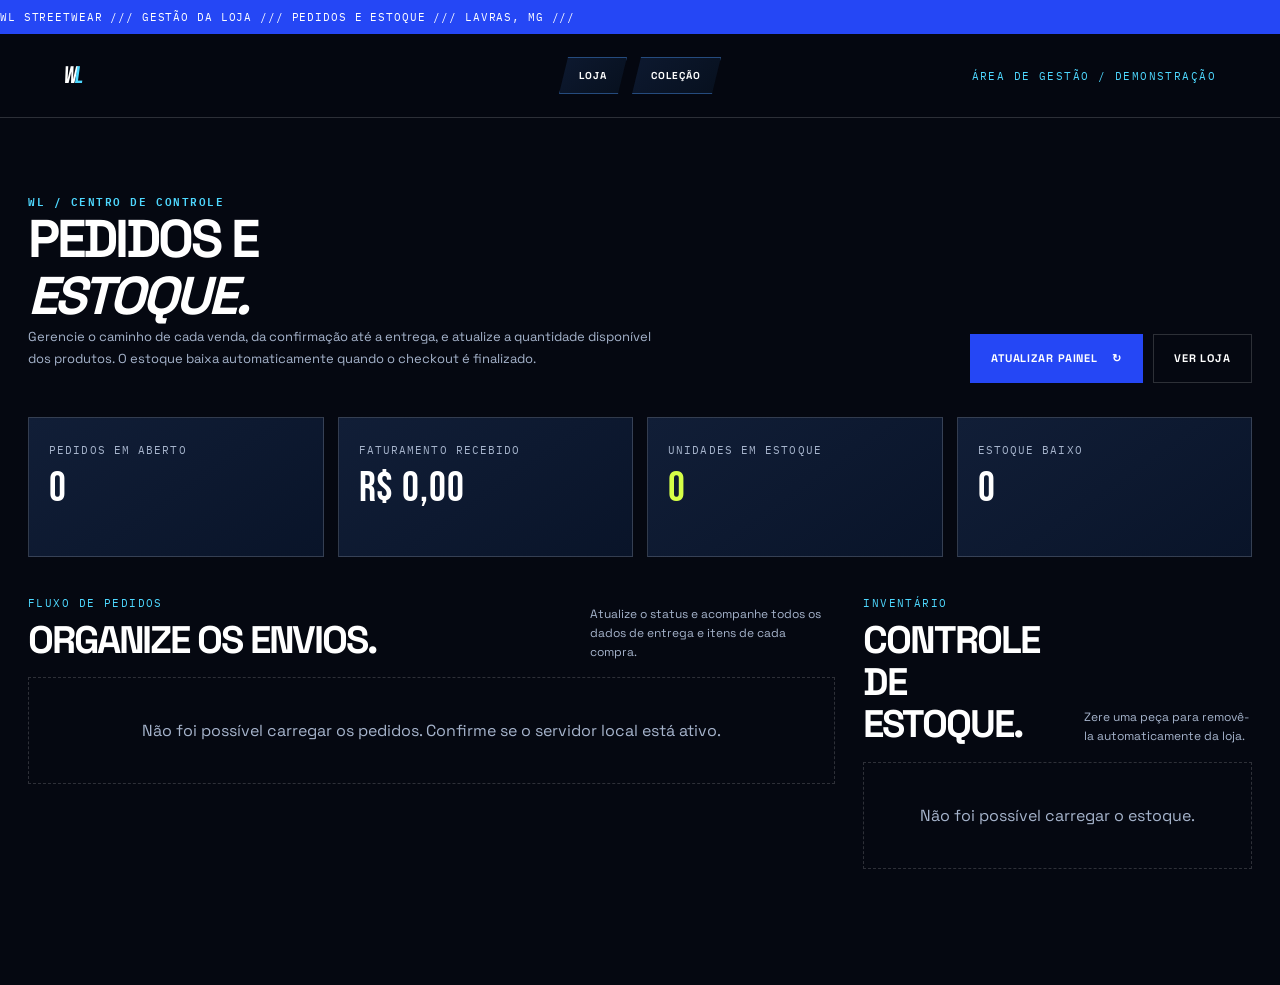
==== admin.html @ 4a14760a "Publica loja WL Streetwear" ====
<!doctype html>
<html lang="pt-BR">
<head>
  <meta charset="UTF-8">
  <meta name="viewport" content="width=device-width, initial-scale=1.0">
  <meta name="theme-color" content="#050811">
  <title>Gestão da loja — WL Streetwear</title>
  <link rel="preconnect" href="https://fonts.googleapis.com">
  <link rel="preconnect" href="https://fonts.gstatic.com" crossorigin>
  <link href="https://fonts.googleapis.com/css2?family=Bebas+Neue&family=IBM+Plex+Mono:wght@400;500;600&family=Space+Grotesk:wght@400;500;600;700&display=swap" rel="stylesheet">
  <link rel="stylesheet" href="assets/styles.css">
  <style>
    .admin-wrap{max-width:1300px;margin:0 auto;padding:72px 28px 100px}.admin-nav>.label{justify-self:end;margin-left:42px}.admin-nav .nav-links{gap:5px;border:0}.admin-nav .nav-links a{padding:11px 19px;border:1px solid #254b7e;background:linear-gradient(135deg,#0d1930,#07101e);clip-path:polygon(9px 0,100% 0,calc(100% - 9px) 100%,0 100%)}.admin-nav .nav-links a+ a{border-left:0}.admin-nav .nav-links a:hover{background:#123b76}.admin-head{display:flex;justify-content:space-between;align-items:end;gap:24px;margin-bottom:34px}.admin-head h1{margin:0}.admin-kicker{color:var(--electric);font:600 11px/1.4 var(--font-mono);text-transform:uppercase;letter-spacing:.14em}.admin-actions{display:flex;gap:10px;flex-wrap:wrap}.admin-note{color:var(--muted);font-size:13px;line-height:1.7;max-width:630px}.admin-stats{display:grid;grid-template-columns:repeat(4,1fr);gap:14px;margin-bottom:34px}.admin-stat{min-height:140px;border:1px solid var(--line);background:linear-gradient(145deg,#111e37,#091429);padding:20px}.admin-stat strong{display:block;font:42px/1 var(--font-display);color:white;margin-top:9px;letter-spacing:.02em}.admin-stat strong.acid{color:var(--acid)}.admin-stat span{font:11px var(--font-mono);color:var(--muted);text-transform:uppercase;letter-spacing:.1em}.admin-grid{display:grid;grid-template-columns:minmax(0,1.35fr) minmax(330px,.65fr);gap:28px;align-items:start}.panel-head{display:flex;justify-content:space-between;gap:18px;align-items:end;margin-bottom:16px}.panel-head h2{margin:7px 0 0}.panel-copy{max-width:245px;margin:0;color:var(--muted);font-size:12px;line-height:1.55}.orders-list{display:grid;gap:13px}.order-card{display:grid;grid-template-columns:1fr 200px;gap:22px;border:1px solid var(--line);background:var(--surface);padding:20px}.order-main h3{margin:0 0 9px;color:white;font:25px var(--font-display);letter-spacing:.035em}.order-meta{color:var(--muted);font:11px/1.75 var(--font-mono)}.order-items{margin:13px 0 0;padding-top:12px;border-top:1px solid var(--line);color:#dce6f7;font-size:12px;line-height:1.75}.order-side{display:grid;align-content:start;justify-items:stretch;gap:10px}.order-side strong{color:var(--acid);font:26px var(--font-display);text-align:right}.status-select,.stock-input{width:100%;min-height:40px;padding:0 10px;color:white;background:#07101e;border:1px solid var(--line);font:11px var(--font-mono);text-transform:uppercase}.status-select:focus,.stock-input:focus{outline:0;border-color:var(--electric)}.status-save{width:100%;min-height:39px;padding:0 10px;background:#123d86;border:1px solid #3577d6;color:white;font:10px var(--font-mono);font-weight:700;letter-spacing:.05em;text-transform:uppercase;cursor:pointer}.status-save:hover{background:var(--blue)}.inventory-list{display:grid;gap:10px}.inventory-card{display:grid;grid-template-columns:64px 1fr;gap:12px;padding:11px;border:1px solid var(--line);background:var(--surface)}.inventory-card img{width:64px;height:74px;object-fit:cover;background:#eef2f6}.inventory-info h3{margin:0;color:white;font-size:13px;line-height:1.25}.inventory-info p{margin:5px 0 10px;color:var(--muted);font:9px var(--font-mono);text-transform:uppercase}.stock-control{display:grid;grid-template-columns:1fr auto;gap:8px}.stock-input{min-height:35px}.stock-save{min-height:35px;padding:0 9px;color:var(--electric);background:transparent;border:1px solid #24549a;font:9px var(--font-mono);cursor:pointer;text-transform:uppercase}.stock-save:hover{background:#12376e;color:white}.availability{display:flex;align-items:center;gap:7px;margin-top:9px;color:#bdcbe1;font:9px var(--font-mono);text-transform:uppercase;cursor:pointer}.availability input{accent-color:var(--electric)}.stock-low{border-color:#d5ff47}.stock-zero{opacity:.58}.admin-empty{padding:42px;border:1px dashed var(--line);color:var(--muted);text-align:center}.admin-feedback{position:fixed;right:20px;bottom:20px;z-index:30;max-width:340px;padding:14px 16px;background:#102b54;border:1px solid var(--electric);color:white;font-size:12px;box-shadow:8px 8px 0 rgba(0,0,0,.24)}
    @media(max-width:940px){.admin-stats{grid-template-columns:repeat(2,1fr)}.admin-grid{grid-template-columns:1fr}.inventory-list{grid-template-columns:repeat(2,1fr)}}
    @media(max-width:720px){.admin-wrap{padding:44px 18px 80px}.admin-head,.panel-head{display:block}.admin-actions{margin-top:18px}.admin-stats,.inventory-list{grid-template-columns:1fr}.order-card{grid-template-columns:1fr}.order-side strong{text-align:left}}
  </style>
</head>
<body>
  <div class="ticker" aria-hidden="true"><div class="ticker-track">WL STREETWEAR /// GESTÃO DA LOJA /// PEDIDOS E ESTOQUE /// LAVRAS, MG ///</div></div>
  <nav class="admin-nav"><a class="logo" href="index.html" aria-label="WL Streetwear">W<span>L</span></a><div class="nav-links"><a href="index.html">Loja</a><a href="colecao.html">Coleção</a></div><span class="label">Área de gestão / demonstração</span></nav>
  <main class="admin-wrap">
    <header class="admin-head"><div><span class="admin-kicker">WL / centro de controle</span><h1>Pedidos e<br><em>estoque.</em></h1><p class="admin-note">Gerencie o caminho de cada venda, da confirmação até a entrega, e atualize a quantidade disponível dos produtos. O estoque baixa automaticamente quando o checkout é finalizado.</p></div><div class="admin-actions"><button class="button" id="refreshDashboard" type="button">Atualizar painel <span>↻</span></button><a class="button outline" href="index.html">Ver loja</a></div></header>
    <section class="admin-stats" aria-label="Resumo da operação"><div class="admin-stat"><span>Pedidos em aberto</span><strong id="statOpen">0</strong></div><div class="admin-stat"><span>Faturamento recebido</span><strong id="statRevenue">R$ 0,00</strong></div><div class="admin-stat"><span>Unidades em estoque</span><strong class="acid" id="statStock">0</strong></div><div class="admin-stat"><span>Estoque baixo</span><strong id="statLow">0</strong></div></section>
    <div class="admin-grid"><section><div class="panel-head"><div><span class="label">Fluxo de pedidos</span><h2>Organize os envios.</h2></div><p class="panel-copy">Atualize o status e acompanhe todos os dados de entrega e itens de cada compra.</p></div><div class="orders-list" id="ordersList"><p class="admin-empty">Carregando pedidos...</p></div></section><section><div class="panel-head"><div><span class="label">Inventário</span><h2>Controle de estoque.</h2></div><p class="panel-copy">Zere uma peça para removê-la automaticamente da loja.</p></div><div class="inventory-list" id="inventoryList"><p class="admin-empty">Carregando estoque...</p></div></section></div>
  </main>
  <script>
    const money=value=>Number(value||0).toLocaleString('pt-BR',{style:'currency',currency:'BRL'});
    const statusNames={novo:'Novo pedido',pago:'Pago',separando:'Separando',enviado:'Enviado',entregue:'Entregue',cancelado:'Cancelado'};
    const escapeHTML=value=>String(value??'').replace(/[&<>'"]/g,char=>({'&':'&amp;','<':'&lt;','>':'&gt;',"'":'&#39;','"':'&quot;'}[char]));
    function feedback(message,error=false){const old=document.querySelector('.admin-feedback');if(old)old.remove();const note=document.createElement('p');note.className='admin-feedback';note.style.borderColor=error?'#ff8794':'var(--electric)';note.textContent=message;document.body.append(note);setTimeout(()=>note.remove(),3200)}
    function orderTemplate(order){const options=Object.entries(statusNames).map(([value,label])=>`<option value="${value}" ${order.status===value?'selected':''}>${label}</option>`).join('');const date=new Date(order.created_at.replace(' ','T')).toLocaleString('pt-BR');return `<article class="order-card"><div class="order-main"><h3>${escapeHTML(order.reference)} · ${escapeHTML(order.customer)}</h3><div class="order-meta">${escapeHTML(order.email)} · ${escapeHTML(order.city)} · CEP ${escapeHTML(order.zip)}<br>${escapeHTML(order.address)}<br>${date} · ${escapeHTML(order.payment)}</div><div class="order-items">${order.items.map(item=>`${item.quantity}× ${escapeHTML(item.product_name)} · tam. ${escapeHTML(item.size)} · ${money(item.unit_price)}`).join('<br>')}</div></div><div class="order-side"><strong>${money(order.total)}</strong><select class="status-select" data-order-status="${escapeHTML(order.reference)}">${options}</select><button class="status-save" type="button" data-save-status="${escapeHTML(order.reference)}">Salvar status</button></div></article>`}
    function inventoryTemplate(product){const state=product.stock===0?'stock-zero':product.stock<=3?'stock-low':'';return `<article class="inventory-card ${state}"><img src="${escapeHTML(product.image)}" alt=""><div class="inventory-info"><h3>${escapeHTML(product.name)}</h3><p>${escapeHTML(product.category)} / ${escapeHTML(product.brand)}</p><div class="stock-control"><input class="stock-input" type="number" min="0" max="9999" value="${product.stock}" data-stock="${escapeHTML(product.slug)}" aria-label="Estoque de ${escapeHTML(product.name)}"><button class="stock-save" type="button" data-save-stock="${escapeHTML(product.slug)}">Salvar</button></div><label class="availability"><input type="checkbox" data-active="${escapeHTML(product.slug)}" ${product.active?'checked':''}> disponível na loja</label></div></article>`}
    async function loadDashboard(){const ordersList=document.getElementById('ordersList');const inventoryList=document.getElementById('inventoryList');try{const response=await fetch('/api/admin/overview');if(!response.ok)throw new Error();const {orders,products}=await response.json();const open=orders.filter(order=>!['entregue','cancelado'].includes(order.status)).length;const revenue=orders.filter(order=>order.status!=='cancelado').reduce((sum,order)=>sum+order.total,0);document.getElementById('statOpen').textContent=open;document.getElementById('statRevenue').textContent=money(revenue);document.getElementById('statStock').textContent=products.reduce((sum,product)=>sum+product.stock,0);document.getElementById('statLow').textContent=products.filter(product=>product.stock<=3).length;ordersList.innerHTML=orders.length?orders.map(orderTemplate).join(''):'<p class="admin-empty">Nenhum pedido recebido ainda. O próximo checkout aparecerá aqui.</p>';inventoryList.innerHTML=products.length?products.map(inventoryTemplate).join(''):'<p class="admin-empty">Nenhum produto cadastrado.</p>'}catch(error){ordersList.innerHTML='<p class="admin-empty">Não foi possível carregar os pedidos. Confirme se o servidor local está ativo.</p>';inventoryList.innerHTML='<p class="admin-empty">Não foi possível carregar o estoque.</p>'}}
    async function saveStatus(reference){const select=document.querySelector(`[data-order-status="${CSS.escape(reference)}"]`);try{const response=await fetch(`/api/admin/orders/${encodeURIComponent(reference)}`,{method:'PATCH',headers:{'Content-Type':'application/json'},body:JSON.stringify({status:select.value})});const result=await response.json();if(!response.ok)throw new Error(result.error);feedback('Status do pedido atualizado.');loadDashboard()}catch(error){feedback(error.message||'Não foi possível atualizar o pedido.',true)}}
    async function saveStock(slug){const input=document.querySelector(`[data-stock="${CSS.escape(slug)}"]`);const active=document.querySelector(`[data-active="${CSS.escape(slug)}"]`);const stock=Number(input.value);try{const response=await fetch(`/api/admin/products/${encodeURIComponent(slug)}`,{method:'PATCH',headers:{'Content-Type':'application/json'},body:JSON.stringify({stock,active:active.checked})});const result=await response.json();if(!response.ok)throw new Error(result.error);feedback(stock===0?'Produto removido da loja por estoque zerado.':'Estoque atualizado.');loadDashboard()}catch(error){feedback(error.message||'Não foi possível atualizar o estoque.',true)}}
    document.addEventListener('click',event=>{const status=event.target.closest('[data-save-status]');if(status){saveStatus(status.dataset.saveStatus);return}const stock=event.target.closest('[data-save-stock]');if(stock)saveStock(stock.dataset.saveStock)});document.getElementById('refreshDashboard').addEventListener('click',loadDashboard);loadDashboard();
  </script>
</body>
</html>
---- assets/styles.css ----
:root {
  --black: #050811;
  --night: #0b1325;
  --blue: #2547f5;
  --electric: #4ed8ff;
  --acid: #d5ff47;
  --paper: #f4f7f0;
  --muted: #a6b4cc;
  --surface: #101d34;
  --line: rgba(255, 255, 255, .16);
  --font-display: "Bebas Neue", Impact, sans-serif;
  --font-body: "Space Grotesk", Arial, sans-serif;
  --font-mono: "IBM Plex Mono", monospace;
}

* { box-sizing: border-box; }
html { scroll-behavior: smooth; }
body { min-width: 320px; margin: 0; background: var(--black); color: var(--paper); font-family: var(--font-body); }
body.modal-open { overflow: hidden; }
button, input { font: inherit; }
a { color: inherit; }

.ticker { overflow: hidden; background: var(--blue); color: white; white-space: nowrap; font: 11px var(--font-mono); letter-spacing: .08em; padding: 10px 0; }
.ticker-track { display: inline-block; animation: ticker 22s linear infinite; }
@keyframes ticker { to { transform: translateX(-50%); } }

nav { height: 84px; padding: 0 clamp(20px, 5vw, 78px); display: grid; grid-template-columns: 1fr auto 1fr; align-items: center; border-bottom: 1px solid var(--line); background: rgba(5, 8, 17, .92); position: sticky; top: 0; z-index: 10; backdrop-filter: blur(12px); }
.logo { display: inline-flex; align-items: center; width: fit-content; color: white; font: 24px/1 var(--font-display); letter-spacing: -.08em; text-decoration: none; transform: skew(-8deg); }
.logo span { color: var(--electric); }
.logo small { margin-left: 12px; padding-left: 12px; color: #8ca7cf; border-left: 1px solid #29446f; font: 9px var(--font-mono); letter-spacing: .08em; transform: skew(8deg); }
.nav-links { display: flex; gap: 0; border: 1px solid #1d3558; }
.nav-links a, .cart-trigger, .nav-contact { color: white; font-size: 10px; text-transform: uppercase; letter-spacing: .1em; font-weight: 700; text-decoration: none; }
.nav-links a { padding: 10px 15px; border-right: 1px solid #1d3558; }
.nav-links a:last-child { border-right: 0; }
.nav-links a:hover, .nav-contact:hover { color: var(--electric); }
.collection-menu { position: relative; }
.collection-toggle { height: 100%; padding: 10px 15px; color: white; background: transparent; border: 0; border-right: 1px solid #1d3558; cursor: pointer; font: 10px var(--font-body); font-weight: 700; text-transform: uppercase; letter-spacing: .1em; }
.collection-toggle span { margin-left: 7px; color: var(--electric); font-size: 14px; transition: transform .2s ease; }
.collection-menu.is-open .collection-toggle { color: var(--electric); background: #0d2347; }
.collection-menu.is-open .collection-toggle span { transform: rotate(45deg); display: inline-block; }
.collection-dropdown { position: absolute; top: calc(100% + 10px); left: -1px; width: 185px; padding: 7px; display: grid; opacity: 0; pointer-events: none; transform: translateY(-6px); background: #081426; border: 1px solid #2a5e9f; box-shadow: 10px 10px 0 rgba(0, 0, 0, .22); transition: opacity .18s ease, transform .18s ease; }
.collection-menu.is-open .collection-dropdown { opacity: 1; pointer-events: auto; transform: translateY(0); }
.collection-dropdown a { padding: 11px 12px; border: 0; color: #dbe9ff; font: 10px var(--font-mono); text-transform: uppercase; letter-spacing: .07em; }
.collection-dropdown a:first-child { color: white; background: var(--blue); }
.collection-dropdown a:hover { color: white; background: #123b76; }
.nav-actions { justify-self: end; display: flex; align-items: center; gap: 18px; }
.nav-contact { color: #a8bcd7; }
.account-trigger { display: inline-flex; align-items: center; gap: 7px; padding: 0; color: #dceaff; background: transparent; border: 0; cursor: pointer; font: 10px var(--font-body); font-weight: 700; text-transform: uppercase; letter-spacing: .08em; }
.account-trigger:hover { color: var(--electric); }
.account-symbol { position: relative; width: 17px; height: 17px; display: inline-block; border: 1px solid currentColor; border-radius: 50%; }
.account-symbol::before { content: ""; position: absolute; top: 3px; left: 5px; width: 5px; height: 5px; border: 1px solid currentColor; border-radius: 50%; }
.account-symbol::after { content: ""; position: absolute; right: 3px; bottom: 2px; left: 3px; height: 5px; border: 1px solid currentColor; border-radius: 7px 7px 3px 3px; border-bottom: 0; }
.cart-trigger { padding: 0; background: transparent; border: 0; cursor: pointer; display: flex; align-items: center; gap: 9px; }
#cartCount { width: 21px; height: 21px; display: grid; place-items: center; border-radius: 50%; color: var(--black); background: var(--electric); font: 10px var(--font-mono); }

.label { color: var(--electric); font: 11px var(--font-mono); text-transform: uppercase; letter-spacing: .13em; }
h1, h2, h3, p { margin-top: 0; }
h1, h2 { color: white; font-family: var(--font-body); text-transform: uppercase; letter-spacing: -.055em; font-weight: 700; }
h1 { margin-bottom: 28px; font-size: clamp(32px, 4.15vw, 60px); line-height: 1.08; letter-spacing: -.055em; }
h2 { margin: 10px 0 0; font-size: clamp(26px, 3vw, 42px); line-height: 1.1; letter-spacing: -.055em; }
.button { min-height: 49px; width: fit-content; display: inline-flex; align-items: center; justify-content: center; gap: 14px; padding: 0 20px; color: white; background: var(--blue); border: 1px solid var(--blue); text-decoration: none; text-transform: uppercase; font-size: 11px; font-weight: 800; letter-spacing: .08em; cursor: pointer; transition: .2s ease; }
.button:hover { background: var(--electric); border-color: var(--electric); color: var(--black); transform: translateY(-2px); }
.button.outline { background: transparent; border-color: var(--line); }
.button.outline:hover { border-color: var(--electric); background: var(--electric); }

.hero { min-height: min(700px, calc(100vh - 116px)); display: grid; grid-template-columns: 1.02fr .98fr; overflow: hidden; position: relative; background: radial-gradient(circle at 15% 10%, #1d3e9a 0, transparent 35%), var(--night); }
.hero-copy { position: relative; z-index: 1; padding: clamp(64px, 10vw, 142px) clamp(23px, 7vw, 110px); display: flex; flex-direction: column; justify-content: center; }
.hero h1 em { color: var(--electric); font-style: normal; }
.hero p { max-width: 460px; margin: 0 0 34px; color: #d8e5f8; font-family: var(--font-body); font-size: 15px; font-weight: 700; line-height: 1.85; }
.hero-visual { position: relative; min-height: 440px; border-left: 1px solid var(--line); background: linear-gradient(135deg, rgba(7, 92, 255, .22), transparent 58%), url("/assets/images/hero-graphic-tee.png") center/cover; }
.hero-visual::after { content: "DROP 01 / 2026"; position: absolute; right: 25px; bottom: 25px; padding: 9px 11px; background: var(--paper); color: var(--black); font: 10px var(--font-mono); letter-spacing: .08em; }

.section { padding: 100px clamp(20px, 5vw, 78px); }
.section-heading { display: flex; justify-content: space-between; gap: 25px; align-items: flex-end; margin-bottom: 36px; }
.section-copy { max-width: 310px; margin: 0; color: var(--muted); font-size: 13px; line-height: 1.65; }
.product-grid { display: grid; grid-template-columns: repeat(4, 1fr); gap: 15px; }
.product { min-width: 0; }
.product-image { position: relative; display: block; aspect-ratio: .75; overflow: hidden; background: #132344; }
.product-image::after { content: "WL"; position: absolute; left: 13px; bottom: 10px; color: rgba(255,255,255,.65); font: 24px var(--font-display); letter-spacing: -.1em; mix-blend-mode: screen; }
.product-image img { width: 100%; height: 100%; object-fit: cover; display: block; filter: saturate(.75) contrast(1.12); transition: transform .4s ease, filter .3s ease; }
.product-short-high-tech .product-image img { object-fit: contain; padding: 20px; background: #edf0f4; }
.product:hover img { transform: scale(1.045); filter: saturate(1) contrast(1.1); }
.badge { position: absolute; z-index: 1; top: 10px; left: 10px; padding: 7px 8px; color: var(--black); background: var(--electric); font: 9px var(--font-mono); letter-spacing: .06em; }
.shirt-graphic, .garment-print { position: absolute; z-index: 2; display: grid; place-items: center; padding: 7px 9px; color: white; background: var(--black); border: 1px solid var(--electric); box-shadow: 4px 4px 0 var(--blue); font: 9px/.95 var(--font-display); text-align: center; text-transform: uppercase; letter-spacing: -.03em; transform: rotate(-8deg); }
.shirt-graphic { right: 12px; bottom: 24%; width: 70%; min-height: 44px; }
.garment-print { right: 9%; bottom: 22%; width: 72%; min-height: 54px; font-size: 13px; }
.shirt-graphic.is-hidden, .garment-print.is-hidden { display: none; }
.product-info { padding: 13px 0 3px; display: grid; grid-template-columns: 1fr auto; gap: 5px; }
.product-name-line { display: flex; align-items: center; gap: 8px; min-width: 0; }
.brand-pill { width: fit-content; max-width: 110px; overflow: hidden; color: var(--acid); border: 1px solid rgba(213,255,71,.35); padding: 4px 6px; font: 8px var(--font-mono); text-overflow: ellipsis; white-space: nowrap; text-transform: uppercase; }
.product-name { color: white; font-size: 13px; font-weight: 800; text-decoration: none; text-transform: uppercase; }
.product-name:hover { color: var(--electric); }
.product-description { grid-column: 1; color: var(--muted); font: 10px var(--font-mono); }
.price { grid-column: 2; grid-row: 1 / span 2; color: var(--electric); font: 12px var(--font-mono); align-self: center; }
.product-add { grid-column: 1/-1; margin-top: 8px; padding: 11px 8px; width: 100%; color: var(--paper); background: transparent; border: 1px solid var(--line); text-transform: uppercase; cursor: pointer; font: 10px var(--font-mono); letter-spacing: .06em; transition: .2s; }
.product-add:hover { background: var(--blue); border-color: var(--blue); }
.section-link { margin-top: 28px; }
.promo-section { display: grid; grid-template-columns: minmax(210px, .72fr) 1.28fr; gap: 46px; padding: 64px clamp(20px, 5vw, 78px); background: linear-gradient(110deg, #07152c, #0d3371); border-bottom: 1px solid #24589c; }
.promo-section h2 { margin: 12px 0 0; }
.promo-grid { display: grid; grid-template-columns: repeat(3, 1fr); gap: 10px; }
.promo-grid article { min-height: 148px; display: grid; align-content: start; gap: 10px; padding: 18px; background: rgba(3, 10, 24, .5); border: 1px solid rgba(120, 180, 255, .28); }
.promo-grid span { color: var(--electric); font: 10px var(--font-mono); }
.promo-grid strong { color: white; font: 14px var(--font-body); text-transform: uppercase; line-height: 1.1; }
.promo-grid p { margin: 0; color: #b4c9e8; font-size: 11px; line-height: 1.55; }
.catalog-toolbar { display: flex; justify-content: space-between; align-items: center; gap: 20px; margin: 18px 0 30px; padding: 15px 0; border-top: 1px solid var(--line); border-bottom: 1px solid var(--line); }
.catalog-filters { display: flex; flex-wrap: wrap; gap: 7px; }
.shipping-calculator { display: grid; grid-template-columns: 1fr auto; gap: 10px 16px; align-items: end; margin: 17px 0; padding: 13px; border: 1px solid var(--line); background: rgba(18, 39, 76, .42); }
.shipping-calculator .payment-title { margin: 0 0 6px; }
.shipping-copy, .shipping-result { margin: 0; color: var(--muted); font-size: 11px; line-height: 1.5; }
.shipping-result { grid-column: 1 / -1; color: #cbe0ff; }
.shipping-button { padding: 12px 14px; white-space: nowrap; }
@media (max-width: 720px) { .shipping-calculator { grid-template-columns: 1fr; } .shipping-button { width: 100%; } }
.filter-chip { padding: 9px 13px; color: #d8e2f4; background: transparent; border: 1px solid var(--line); cursor: pointer; font: 10px var(--font-mono); text-transform: uppercase; letter-spacing: .06em; }
.filter-chip:hover, .filter-chip.active { color: var(--black); background: var(--acid); border-color: var(--acid); }
.catalog-note { margin: 0; color: var(--muted); font: 10px var(--font-mono); text-align: right; }
.catalog-disclaimer { clear: both; margin: 42px 0 30px; color: #8e9db7; font-size: 11px; line-height: 1.6; }
.catalog-empty { margin: 0; color: var(--muted); font-size: 14px; }

.statement { min-height: 430px; position: relative; display: grid; place-items: center; padding: 75px 22px; overflow: hidden; text-align: center; background: radial-gradient(circle at 18% 24%, rgba(37, 126, 245, .38), transparent 32%), linear-gradient(125deg, #061630 0%, #0b3471 52%, #061b3e 100%); }
.statement::before, .statement::after { content: ""; position: absolute; }
.statement-inner { z-index: 1; max-width: 780px; }
.statement h2 { margin: 18px auto 26px; color: #f5f9ff; font-family: var(--font-display); font-size: clamp(42px, 5vw, 68px); line-height: .92; font-weight: 400; letter-spacing: .01em; text-shadow: 3px 3px 0 rgba(4, 15, 36, .38); transform: skew(-3deg); }
.statement p { max-width: 540px; margin: auto; color: #dbe9ff; font-family: var(--font-body); font-size: 15px; font-weight: 600; line-height: 1.85; }

.page-hero { padding: clamp(70px, 12vw, 150px) clamp(20px, 5vw, 78px) 74px; position: relative; overflow: hidden; background: radial-gradient(circle at 88% 8%, rgba(43, 126, 255, .42) 0, transparent 38%), linear-gradient(135deg, #07142b 0%, #0b2044 58%, #07142b 100%); border-bottom: 1px solid #224b80; }
.page-hero::after { content: "WL"; position: absolute; right: -5px; bottom: -42px; color: rgba(91, 163, 255, .08); font: clamp(130px, 22vw, 330px)/.75 var(--font-display); letter-spacing: -.1em; }
.page-hero h1 { position: relative; z-index: 1; max-width: 720px; margin: 17px 0 0; }
.page-hero p { position: relative; z-index: 1; max-width: 445px; margin: 25px 0 0; color: var(--muted); font-size: 14px; line-height: 1.7; }

.product-page { padding: clamp(35px, 6vw, 80px) clamp(20px, 5vw, 78px) 100px; display: grid; grid-template-columns: minmax(280px, 1.06fr) minmax(290px, .94fr); gap: clamp(30px, 7vw, 110px); }
.product-gallery { position: sticky; top: 104px; align-self: start; }
.product-main-image { position: relative; aspect-ratio: .82; overflow: hidden; background: #132344; }
.product-main-image img { width: 100%; height: 100%; object-fit: cover; filter: saturate(.78) contrast(1.1); }
.product-main-image::after { content: "WL STREETWEAR"; position: absolute; left: 14px; bottom: 13px; padding: 8px 9px; color: var(--paper); background: rgba(5,7,14,.75); font: 9px var(--font-mono); letter-spacing: .08em; }
.product-details { padding-top: 5px; }
.breadcrumb { display: flex; gap: 9px; margin-bottom: 25px; color: var(--muted); font: 10px var(--font-mono); text-transform: uppercase; }
.breadcrumb a { text-decoration: none; }.breadcrumb a:hover { color: var(--electric); }
.product-details h1 { margin: 13px 0 18px; font-size: clamp(39px, 5.5vw, 70px); }
.product-price { margin-bottom: 25px; color: var(--electric); font: 18px var(--font-mono); }
.product-copy { max-width: 490px; color: #c8d4e9; font-size: 14px; line-height: 1.75; }
.size-title, .spec-title { margin: 29px 0 10px; color: #c8d4e9; font: 10px var(--font-mono); text-transform: uppercase; letter-spacing: .08em; }
.sizes { display: flex; gap: 8px; }
.size-button { width: 45px; height: 42px; color: white; background: transparent; border: 1px solid var(--line); cursor: pointer; font: 11px var(--font-mono); }
.size-button:hover, .size-button.active { background: var(--blue); border-color: var(--blue); }
.add-product { width: 100%; margin-top: 25px; }
.shipping-note { margin: 14px 0 0; color: var(--muted); font-size: 10px; line-height: 1.6; }
.spec-list { margin: 0; border-top: 1px solid var(--line); }
.spec-row { display: grid; grid-template-columns: 118px 1fr; gap: 15px; padding: 13px 0; border-bottom: 1px solid var(--line); }
.spec-row dt { color: var(--electric); font: 10px var(--font-mono); text-transform: uppercase; }.spec-row dd { margin: 0; color: #d5e0f4; font-size: 12px; line-height: 1.5; }
.product-back { margin-top: 30px; color: var(--electric); font: 11px var(--font-mono); text-decoration: none; }

.contact { padding: 72px clamp(20px, 5vw, 78px); display: grid; grid-template-columns: 1fr auto; align-items: center; gap: 30px; background: linear-gradient(120deg, #0d1a32, #0b1020); }
.contact h3 { margin: 0; font: clamp(25px, 3vw, 40px)/.95 var(--font-display); letter-spacing: -.055em; text-transform: uppercase; }
.contact-details { display: flex; flex-wrap: wrap; justify-content: flex-end; gap: 16px 28px; color: #c5d5ee; font: 12px var(--font-mono); }
.contact-details a { text-decoration: none; }.contact-details a:hover { color: var(--electric); }
footer { display: flex; justify-content: space-between; gap: 25px; padding: 20px clamp(20px, 5vw, 78px); border-top: 1px solid var(--line); color: #7f8fa8; font: 10px var(--font-mono); }
footer a { color: #9dbbe7; text-decoration: none; } footer a:hover { color: var(--electric); }

.drawer, .checkout-modal { position: fixed; z-index: 30; inset: 0; visibility: hidden; pointer-events: none; transition: visibility .25s; }
.drawer.is-open, .checkout-modal.is-open { visibility: visible; pointer-events: auto; }
.backdrop { position: absolute; inset: 0; background: rgba(0, 0, 0, .65); opacity: 0; transition: opacity .25s; }
.drawer.is-open .backdrop, .checkout-modal.is-open .backdrop { opacity: 1; }
.cart-panel { position: absolute; top: 0; right: 0; width: min(420px, 100%); height: 100%; padding: 27px; display: flex; flex-direction: column; background: #0c1629; transform: translateX(100%); transition: transform .3s ease; }
.drawer.is-open .cart-panel { transform: none; }
.panel-heading { display: flex; justify-content: space-between; align-items: center; padding-bottom: 20px; border-bottom: 1px solid var(--line); }
.panel-heading h3 { margin: 0; font: 26px var(--font-display); text-transform: uppercase; letter-spacing: -.05em; }
.icon-button { width: 34px; height: 34px; color: white; background: transparent; border: 1px solid var(--line); cursor: pointer; font-size: 22px; line-height: 1; }
.cart-items { flex: 1; overflow: auto; padding: 9px 0; }
.empty-cart { color: var(--muted); padding-top: 16px; font-size: 13px; }
.cart-item { display: grid; grid-template-columns: 1fr auto; gap: 5px; padding: 15px 0; border-bottom: 1px solid var(--line); }
.cart-item-name { color: white; font-size: 12px; font-weight: 800; text-transform: uppercase; }.cart-item-quantity { color: var(--muted); font: 10px var(--font-mono); }
.cart-item-price { color: var(--electric); font: 11px var(--font-mono); }
.remove { grid-column: 1; width: fit-content; padding: 0; color: #ff8794; background: transparent; border: 0; cursor: pointer; font: 10px var(--font-mono); text-decoration: underline; }
.cart-total { display: flex; justify-content: space-between; padding: 19px 0; border-top: 1px solid var(--line); font: 13px var(--font-mono); }.cart-total strong { color: var(--electric); }
.cart-panel .button { width: 100%; }
.checkout-modal { display: grid; place-items: center; padding: 18px; overflow: auto; }
.checkout-box { position: relative; z-index: 1; width: min(570px, 100%); margin: auto; padding: 30px; color: var(--paper); background: #0c1629; transform: translateY(18px); transition: transform .25s ease; }
.checkout-modal.is-open .checkout-box { transform: none; }.checkout-box .panel-heading { margin-bottom: 22px; }
.checkout-summary { white-space: pre-line; padding: 15px; margin-bottom: 20px; background: #142443; font: 11px/1.7 var(--font-mono); }
.form-grid { display: grid; grid-template-columns: 1fr 1fr; gap: 13px; }.field { display: grid; gap: 7px; }.field.full { grid-column: 1/-1; }
.field label { color: #b9c9e2; font: 10px var(--font-mono); text-transform: uppercase; letter-spacing: .07em; }
.field input { width: 100%; height: 43px; padding: 0 11px; color: white; border: 1px solid var(--line); outline: none; background: #07101e; font-size: 13px; }.field input:focus { border-color: var(--electric); }
.payment-title { margin: 25px 0 11px; font: 11px var(--font-mono); text-transform: uppercase; color: #b9c9e2; }.payment-options { display: grid; grid-template-columns: 1fr 1fr; gap: 10px; margin-bottom: 20px; }
.payment-option { position: relative; padding: 14px; border: 1px solid var(--line); cursor: pointer; font-size: 12px; font-weight: 700; }.payment-option input { appearance: none; position: absolute; inset: 0; cursor: pointer; }.payment-option:has(input:checked) { border-color: var(--electric); background: rgba(68,167,255,.12); }
.checkout-actions { display: grid; grid-template-columns: 1fr 1fr; gap: 10px; }.checkout-actions .button { width: 100%; }.checkout-note { margin: 15px 0 0; color: var(--muted); font-size: 10px; line-height: 1.5; }
.account-modal { position: fixed; inset: 0; z-index: 31; display: none; }.account-modal.is-open { display: block; }.account-box { position: absolute; top: 50%; left: 50%; width: min(500px, calc(100vw - 32px)); padding: 34px; transform: translate(-50%, -50%); background: linear-gradient(145deg, #0d1a30, #050811 72%); border: 1px solid #2f69bb; box-shadow: 18px 18px 0 rgba(0,0,0,.34); }.account-kicker { margin: 0 0 9px; color: var(--electric); font: 10px var(--font-mono); text-transform: uppercase; letter-spacing: .12em; }.account-box h3 { margin: 0; color: white; font: 38px/.95 var(--font-display); letter-spacing: .02em; text-transform: uppercase; }.account-copy { margin: 14px 0 24px; color: #bbcae2; font-size: 13px; line-height: 1.6; }.account-tabs { display: grid; grid-template-columns: 1fr 1fr; margin-bottom: 22px; border-bottom: 1px solid var(--line); }.account-tab { padding: 12px 7px; color: #9ab0d1; background: transparent; border: 0; border-bottom: 2px solid transparent; cursor: pointer; font: 10px var(--font-mono); font-weight: 700; text-transform: uppercase; letter-spacing: .08em; }.account-tab.active { color: white; border-color: var(--electric); }.account-form { display: grid; gap: 13px; }.account-form[hidden] { display: none; }.account-form label { display: grid; gap: 7px; color: #bdcce1; font: 10px var(--font-mono); text-transform: uppercase; letter-spacing: .06em; }.account-form input { width: 100%; min-height: 46px; padding: 0 13px; color: white; background: #07101e; border: 1px solid var(--line); outline: none; }.account-form input:focus { border-color: var(--electric); }.account-message { min-height: 19px; margin: 3px 0 0; color: #ff9ca8; font-size: 11px; }.account-message.success { color: var(--acid); }.account-legal { margin: 14px 0 0; color: #8294ae; font-size: 10px; line-height: 1.5; }.account-session { padding:22px; border:1px solid #2d5e9d; background:rgba(22,63,117,.22); }.account-session strong{display:block;margin:7px 0;color:white;font-size:20px}.account-session p{margin:0 0 20px;color:#b7c8df;font-size:12px}.account-logout{padding:0;border:0;background:transparent;color:var(--electric);font:10px var(--font-mono);text-decoration:underline;cursor:pointer;text-transform:uppercase}

@media (max-width: 780px) {
  nav { grid-template-columns: 1fr auto; }.nav-links, .nav-contact { display: none; }.logo small { display: none; }.hero { grid-template-columns: 1fr; }.hero-visual { border-left: 0; border-top: 1px solid var(--line); min-height: 390px; }.hero-copy { padding-top: 75px; padding-bottom: 72px; }.promo-section { grid-template-columns: 1fr; gap: 30px; }.promo-grid { grid-template-columns: 1fr; }.section { padding-top: 70px; padding-bottom: 70px; }.section-heading { align-items: start; flex-direction: column; }.product-grid { grid-template-columns: repeat(2, 1fr); gap: 12px; }.statement { min-height: 360px; }.contact { grid-template-columns: 1fr; }.contact-details { justify-content: flex-start; }.product-page { grid-template-columns: 1fr; }.product-gallery { position: static; }.product-main-image { aspect-ratio: .95; } footer { flex-direction: column; }
}
@media (max-width: 430px) { .checkout-box { padding: 21px; }.form-grid, .checkout-actions, .payment-options { grid-template-columns: 1fr; }.field.full { grid-column: auto; }.spec-row { grid-template-columns: 96px 1fr; gap: 10px; } }
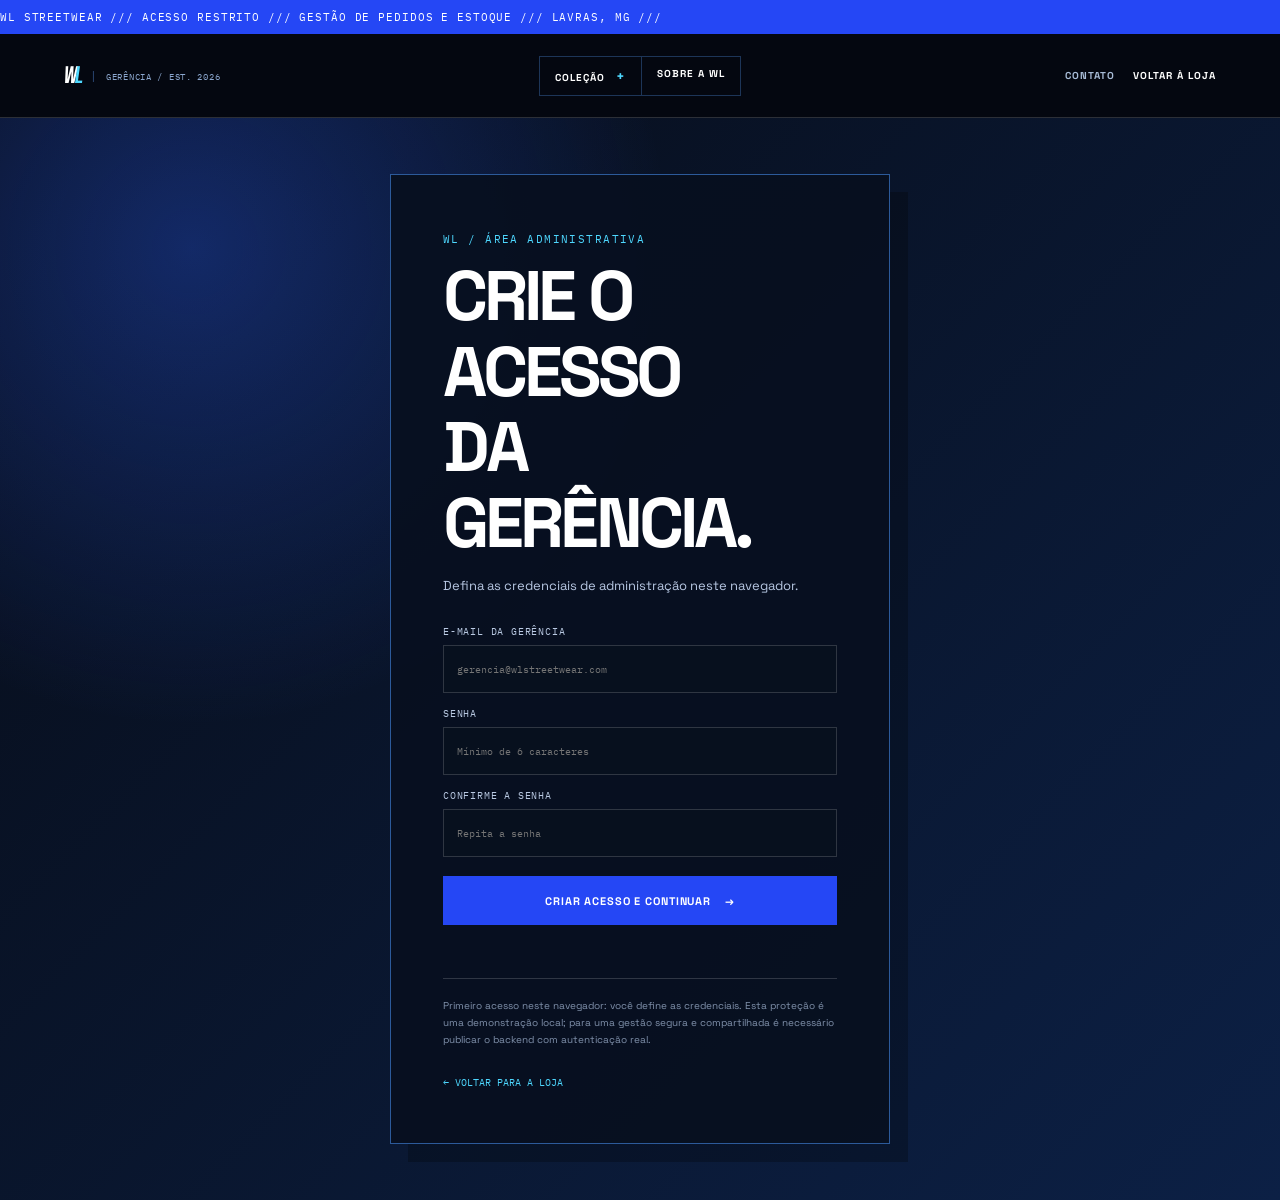
==== commit b478bd6b: "Melhora mobile e acesso da gerência" ====
--- a/admin.html
+++ b/admin.html
@@ -1,6 +1,7 @@
 <!doctype html>
 <html lang="pt-BR">
 <head>
+  <script>try{if(localStorage.getItem('wl-streetwear-manager-session')!=='active')location.replace('gerencia.html')}catch{location.replace('gerencia.html')}</script>
   <meta charset="UTF-8">
   <meta name="viewport" content="width=device-width, initial-scale=1.0">
   <meta name="theme-color" content="#050811">
@@ -8,7 +9,7 @@
   <link rel="preconnect" href="https://fonts.googleapis.com">
   <link rel="preconnect" href="https://fonts.gstatic.com" crossorigin>
   <link href="https://fonts.googleapis.com/css2?family=Bebas+Neue&family=IBM+Plex+Mono:wght@400;500;600&family=Space+Grotesk:wght@400;500;600;700&display=swap" rel="stylesheet">
-  <link rel="stylesheet" href="assets/styles.css">
+  <link rel="stylesheet" href="assets/styles.css?v=20260814a">
   <style>
     .admin-wrap{max-width:1300px;margin:0 auto;padding:72px 28px 100px}.admin-nav>.label{justify-self:end;margin-left:42px}.admin-nav .nav-links{gap:5px;border:0}.admin-nav .nav-links a{padding:11px 19px;border:1px solid #254b7e;background:linear-gradient(135deg,#0d1930,#07101e);clip-path:polygon(9px 0,100% 0,calc(100% - 9px) 100%,0 100%)}.admin-nav .nav-links a+ a{border-left:0}.admin-nav .nav-links a:hover{background:#123b76}.admin-head{display:flex;justify-content:space-between;align-items:end;gap:24px;margin-bottom:34px}.admin-head h1{margin:0}.admin-kicker{color:var(--electric);font:600 11px/1.4 var(--font-mono);text-transform:uppercase;letter-spacing:.14em}.admin-actions{display:flex;gap:10px;flex-wrap:wrap}.admin-note{color:var(--muted);font-size:13px;line-height:1.7;max-width:630px}.admin-stats{display:grid;grid-template-columns:repeat(4,1fr);gap:14px;margin-bottom:34px}.admin-stat{min-height:140px;border:1px solid var(--line);background:linear-gradient(145deg,#111e37,#091429);padding:20px}.admin-stat strong{display:block;font:42px/1 var(--font-display);color:white;margin-top:9px;letter-spacing:.02em}.admin-stat strong.acid{color:var(--acid)}.admin-stat span{font:11px var(--font-mono);color:var(--muted);text-transform:uppercase;letter-spacing:.1em}.admin-grid{display:grid;grid-template-columns:minmax(0,1.35fr) minmax(330px,.65fr);gap:28px;align-items:start}.panel-head{display:flex;justify-content:space-between;gap:18px;align-items:end;margin-bottom:16px}.panel-head h2{margin:7px 0 0}.panel-copy{max-width:245px;margin:0;color:var(--muted);font-size:12px;line-height:1.55}.orders-list{display:grid;gap:13px}.order-card{display:grid;grid-template-columns:1fr 200px;gap:22px;border:1px solid var(--line);background:var(--surface);padding:20px}.order-main h3{margin:0 0 9px;color:white;font:25px var(--font-display);letter-spacing:.035em}.order-meta{color:var(--muted);font:11px/1.75 var(--font-mono)}.order-items{margin:13px 0 0;padding-top:12px;border-top:1px solid var(--line);color:#dce6f7;font-size:12px;line-height:1.75}.order-side{display:grid;align-content:start;justify-items:stretch;gap:10px}.order-side strong{color:var(--acid);font:26px var(--font-display);text-align:right}.status-select,.stock-input{width:100%;min-height:40px;padding:0 10px;color:white;background:#07101e;border:1px solid var(--line);font:11px var(--font-mono);text-transform:uppercase}.status-select:focus,.stock-input:focus{outline:0;border-color:var(--electric)}.status-save{width:100%;min-height:39px;padding:0 10px;background:#123d86;border:1px solid #3577d6;color:white;font:10px var(--font-mono);font-weight:700;letter-spacing:.05em;text-transform:uppercase;cursor:pointer}.status-save:hover{background:var(--blue)}.inventory-list{display:grid;gap:10px}.inventory-card{display:grid;grid-template-columns:64px 1fr;gap:12px;padding:11px;border:1px solid var(--line);background:var(--surface)}.inventory-card img{width:64px;height:74px;object-fit:cover;background:#eef2f6}.inventory-info h3{margin:0;color:white;font-size:13px;line-height:1.25}.inventory-info p{margin:5px 0 10px;color:var(--muted);font:9px var(--font-mono);text-transform:uppercase}.stock-control{display:grid;grid-template-columns:1fr auto;gap:8px}.stock-input{min-height:35px}.stock-save{min-height:35px;padding:0 9px;color:var(--electric);background:transparent;border:1px solid #24549a;font:9px var(--font-mono);cursor:pointer;text-transform:uppercase}.stock-save:hover{background:#12376e;color:white}.availability{display:flex;align-items:center;gap:7px;margin-top:9px;color:#bdcbe1;font:9px var(--font-mono);text-transform:uppercase;cursor:pointer}.availability input{accent-color:var(--electric)}.stock-low{border-color:#d5ff47}.stock-zero{opacity:.58}.admin-empty{padding:42px;border:1px dashed var(--line);color:var(--muted);text-align:center}.admin-feedback{position:fixed;right:20px;bottom:20px;z-index:30;max-width:340px;padding:14px 16px;background:#102b54;border:1px solid var(--electric);color:white;font-size:12px;box-shadow:8px 8px 0 rgba(0,0,0,.24)}
     @media(max-width:940px){.admin-stats{grid-template-columns:repeat(2,1fr)}.admin-grid{grid-template-columns:1fr}.inventory-list{grid-template-columns:repeat(2,1fr)}}
--- a/assets/styles.css
+++ b/assets/styles.css
@@ -67,8 +67,11 @@
 .hero-copy { position: relative; z-index: 1; padding: clamp(64px, 10vw, 142px) clamp(23px, 7vw, 110px); display: flex; flex-direction: column; justify-content: center; }
 .hero h1 em { color: var(--electric); font-style: normal; }
 .hero p { max-width: 460px; margin: 0 0 34px; color: #d8e5f8; font-family: var(--font-body); font-size: 15px; font-weight: 700; line-height: 1.85; }
-.hero-visual { position: relative; min-height: 440px; border-left: 1px solid var(--line); background: linear-gradient(135deg, rgba(7, 92, 255, .22), transparent 58%), url("/assets/images/hero-graphic-tee.png") center/cover; }
-.hero-visual::after { content: "DROP 01 / 2026"; position: absolute; right: 25px; bottom: 25px; padding: 9px 11px; background: var(--paper); color: var(--black); font: 10px var(--font-mono); letter-spacing: .08em; }
+.hero-visual { position: relative; min-height: 440px; overflow: hidden; border-left: 1px solid var(--line); background: #0b1830; }
+.hero-slide { position: absolute; inset: 0; display: block; background-position: center; background-size: cover; opacity: 0; transform: scale(1.04); animation: hero-slide 20s infinite; }
+.hero-slide-1 { animation-delay: 0s; }.hero-slide-2 { animation-delay: 5s; }.hero-slide-3 { animation-delay: 10s; }.hero-slide-4 { animation-delay: 15s; }
+@keyframes hero-slide { 0%, 22% { opacity: 1; transform: scale(1); } 27%, 100% { opacity: 0; transform: scale(1.05); } }
+.hero-visual::after { content: "DROP 01 / 2026"; z-index: 2; position: absolute; right: 25px; bottom: 25px; padding: 9px 11px; background: var(--paper); color: var(--black); font: 10px var(--font-mono); letter-spacing: .08em; }
 
 .section { padding: 100px clamp(20px, 5vw, 78px); }
 .section-heading { display: flex; justify-content: space-between; gap: 25px; align-items: flex-end; margin-bottom: 36px; }
@@ -79,6 +82,7 @@
 .product-image::after { content: "WL"; position: absolute; left: 13px; bottom: 10px; color: rgba(255,255,255,.65); font: 24px var(--font-display); letter-spacing: -.1em; mix-blend-mode: screen; }
 .product-image img { width: 100%; height: 100%; object-fit: cover; display: block; filter: saturate(.75) contrast(1.12); transition: transform .4s ease, filter .3s ease; }
 .product-short-high-tech .product-image img { object-fit: contain; padding: 20px; background: #edf0f4; }
+.product-oculos-tech-shield .product-image img, .product-oculos-sport-shield .product-image img, .product-oculos-wl-frame .product-image img { object-fit: contain; padding: 7px; background: #edf0f4; }
 .product:hover img { transform: scale(1.045); filter: saturate(1) contrast(1.1); }
 .badge { position: absolute; z-index: 1; top: 10px; left: 10px; padding: 7px 8px; color: var(--black); background: var(--electric); font: 9px var(--font-mono); letter-spacing: .06em; }
 .shirt-graphic, .garment-print { position: absolute; z-index: 2; display: grid; place-items: center; padding: 7px 9px; color: white; background: var(--black); border: 1px solid var(--electric); box-shadow: 4px 4px 0 var(--blue); font: 9px/.95 var(--font-display); text-align: center; text-transform: uppercase; letter-spacing: -.03em; transform: rotate(-8deg); }
@@ -115,6 +119,7 @@
 .catalog-note { margin: 0; color: var(--muted); font: 10px var(--font-mono); text-align: right; }
 .catalog-disclaimer { clear: both; margin: 42px 0 30px; color: #8e9db7; font-size: 11px; line-height: 1.6; }
 .catalog-empty { margin: 0; color: var(--muted); font-size: 14px; }
+.mobile-category-picker { display: none; }
 
 .statement { min-height: 430px; position: relative; display: grid; place-items: center; padding: 75px 22px; overflow: hidden; text-align: center; background: radial-gradient(circle at 18% 24%, rgba(37, 126, 245, .38), transparent 32%), linear-gradient(125deg, #061630 0%, #0b3471 52%, #061b3e 100%); }
 .statement::before, .statement::after { content: ""; position: absolute; }
@@ -160,7 +165,7 @@
 .drawer.is-open, .checkout-modal.is-open { visibility: visible; pointer-events: auto; }
 .backdrop { position: absolute; inset: 0; background: rgba(0, 0, 0, .65); opacity: 0; transition: opacity .25s; }
 .drawer.is-open .backdrop, .checkout-modal.is-open .backdrop { opacity: 1; }
-.cart-panel { position: absolute; top: 0; right: 0; width: min(420px, 100%); height: 100%; padding: 27px; display: flex; flex-direction: column; background: #0c1629; transform: translateX(100%); transition: transform .3s ease; }
+.cart-panel { position: absolute; top: 0; right: 0; width: min(420px, 100%); height: 100dvh; padding: 27px; display: flex; flex-direction: column; background: #0c1629; transform: translateX(100%); transition: transform .3s ease; }
 .drawer.is-open .cart-panel { transform: none; }
 .panel-heading { display: flex; justify-content: space-between; align-items: center; padding-bottom: 20px; border-bottom: 1px solid var(--line); }
 .panel-heading h3 { margin: 0; font: 26px var(--font-display); text-transform: uppercase; letter-spacing: -.05em; }
@@ -172,7 +177,7 @@
 .cart-item-price { color: var(--electric); font: 11px var(--font-mono); }
 .remove { grid-column: 1; width: fit-content; padding: 0; color: #ff8794; background: transparent; border: 0; cursor: pointer; font: 10px var(--font-mono); text-decoration: underline; }
 .cart-total { display: flex; justify-content: space-between; padding: 19px 0; border-top: 1px solid var(--line); font: 13px var(--font-mono); }.cart-total strong { color: var(--electric); }
-.cart-panel .button { width: 100%; }
+.cart-panel .button { width: 100%; flex-shrink: 0; }
 .checkout-modal { display: grid; place-items: center; padding: 18px; overflow: auto; }
 .checkout-box { position: relative; z-index: 1; width: min(570px, 100%); margin: auto; padding: 30px; color: var(--paper); background: #0c1629; transform: translateY(18px); transition: transform .25s ease; }
 .checkout-modal.is-open .checkout-box { transform: none; }.checkout-box .panel-heading { margin-bottom: 22px; }
@@ -186,6 +191,7 @@
 .account-modal { position: fixed; inset: 0; z-index: 31; display: none; }.account-modal.is-open { display: block; }.account-box { position: absolute; top: 50%; left: 50%; width: min(500px, calc(100vw - 32px)); padding: 34px; transform: translate(-50%, -50%); background: linear-gradient(145deg, #0d1a30, #050811 72%); border: 1px solid #2f69bb; box-shadow: 18px 18px 0 rgba(0,0,0,.34); }.account-kicker { margin: 0 0 9px; color: var(--electric); font: 10px var(--font-mono); text-transform: uppercase; letter-spacing: .12em; }.account-box h3 { margin: 0; color: white; font: 38px/.95 var(--font-display); letter-spacing: .02em; text-transform: uppercase; }.account-copy { margin: 14px 0 24px; color: #bbcae2; font-size: 13px; line-height: 1.6; }.account-tabs { display: grid; grid-template-columns: 1fr 1fr; margin-bottom: 22px; border-bottom: 1px solid var(--line); }.account-tab { padding: 12px 7px; color: #9ab0d1; background: transparent; border: 0; border-bottom: 2px solid transparent; cursor: pointer; font: 10px var(--font-mono); font-weight: 700; text-transform: uppercase; letter-spacing: .08em; }.account-tab.active { color: white; border-color: var(--electric); }.account-form { display: grid; gap: 13px; }.account-form[hidden] { display: none; }.account-form label { display: grid; gap: 7px; color: #bdcce1; font: 10px var(--font-mono); text-transform: uppercase; letter-spacing: .06em; }.account-form input { width: 100%; min-height: 46px; padding: 0 13px; color: white; background: #07101e; border: 1px solid var(--line); outline: none; }.account-form input:focus { border-color: var(--electric); }.account-message { min-height: 19px; margin: 3px 0 0; color: #ff9ca8; font-size: 11px; }.account-message.success { color: var(--acid); }.account-legal { margin: 14px 0 0; color: #8294ae; font-size: 10px; line-height: 1.5; }.account-session { padding:22px; border:1px solid #2d5e9d; background:rgba(22,63,117,.22); }.account-session strong{display:block;margin:7px 0;color:white;font-size:20px}.account-session p{margin:0 0 20px;color:#b7c8df;font-size:12px}.account-logout{padding:0;border:0;background:transparent;color:var(--electric);font:10px var(--font-mono);text-decoration:underline;cursor:pointer;text-transform:uppercase}
 
 @media (max-width: 780px) {
-  nav { grid-template-columns: 1fr auto; }.nav-links, .nav-contact { display: none; }.logo small { display: none; }.hero { grid-template-columns: 1fr; }.hero-visual { border-left: 0; border-top: 1px solid var(--line); min-height: 390px; }.hero-copy { padding-top: 75px; padding-bottom: 72px; }.promo-section { grid-template-columns: 1fr; gap: 30px; }.promo-grid { grid-template-columns: 1fr; }.section { padding-top: 70px; padding-bottom: 70px; }.section-heading { align-items: start; flex-direction: column; }.product-grid { grid-template-columns: repeat(2, 1fr); gap: 12px; }.statement { min-height: 360px; }.contact { grid-template-columns: 1fr; }.contact-details { justify-content: flex-start; }.product-page { grid-template-columns: 1fr; }.product-gallery { position: static; }.product-main-image { aspect-ratio: .95; } footer { flex-direction: column; }
+  nav { height: auto; min-height: 72px; grid-template-columns: 1fr auto; padding-top: 11px; padding-bottom: 11px; }.nav-links { display: flex; grid-column: 1 / -1; grid-row: 2; justify-self: start; margin-top: 10px; border: 0; }.nav-links > a { display: none; }.collection-toggle { min-height: 38px; padding: 10px 14px; border: 1px solid #2a5e9f; background: #0b1e3c; }.collection-dropdown { z-index: 12; width: min(250px, calc(100vw - 40px)); }.nav-contact { display: none; }.logo small { display: none; }.nav-actions { gap: 12px; }.hero { grid-template-columns: 1fr; }.hero-visual { border-left: 0; border-top: 1px solid var(--line); min-height: 390px; }.hero-copy { padding-top: 75px; padding-bottom: 72px; }.promo-section { grid-template-columns: 1fr; gap: 30px; }.promo-grid { grid-template-columns: 1fr; }.section { padding-top: 70px; padding-bottom: 70px; }.section-heading { align-items: start; flex-direction: column; }.product-grid { grid-template-columns: repeat(2, 1fr); gap: 12px; }.statement { min-height: 360px; }.contact { grid-template-columns: 1fr; }.contact-details { justify-content: flex-start; }.product-page { grid-template-columns: 1fr; }.product-gallery { position: static; }.product-main-image { aspect-ratio: .95; } footer { flex-direction: column; }.mobile-category-picker { display: grid; gap: 8px; margin: 18px 0 26px; }.mobile-category-picker label { color: var(--electric); font: 10px var(--font-mono); text-transform: uppercase; letter-spacing: .08em; }.mobile-category-picker select { min-height: 46px; width: 100%; padding: 0 12px; color: white; background: #0b1b34; border: 1px solid #2a5e9f; font: 12px var(--font-mono); }.cart-panel { padding: 22px max(18px, env(safe-area-inset-right)) calc(22px + env(safe-area-inset-bottom)) 22px; }.cart-items { min-height: 0; }.cart-panel .button { min-height: 54px; }
 }
-@media (max-width: 430px) { .checkout-box { padding: 21px; }.form-grid, .checkout-actions, .payment-options { grid-template-columns: 1fr; }.field.full { grid-column: auto; }.spec-row { grid-template-columns: 96px 1fr; gap: 10px; } }
+@media (max-width: 520px) { .account-trigger [data-account-label] { display: none; }.account-trigger { gap: 0; }.cart-trigger { font-size: 9px; }.hero-visual { min-height: 330px; }.checkout-box { padding: 21px; }.form-grid, .checkout-actions, .payment-options { grid-template-columns: 1fr; }.field.full { grid-column: auto; }.spec-row { grid-template-columns: 96px 1fr; gap: 10px; } }
+@media (prefers-reduced-motion: reduce) { .hero-slide { animation: none; }.hero-slide:not(.hero-slide-1) { display: none; } }
